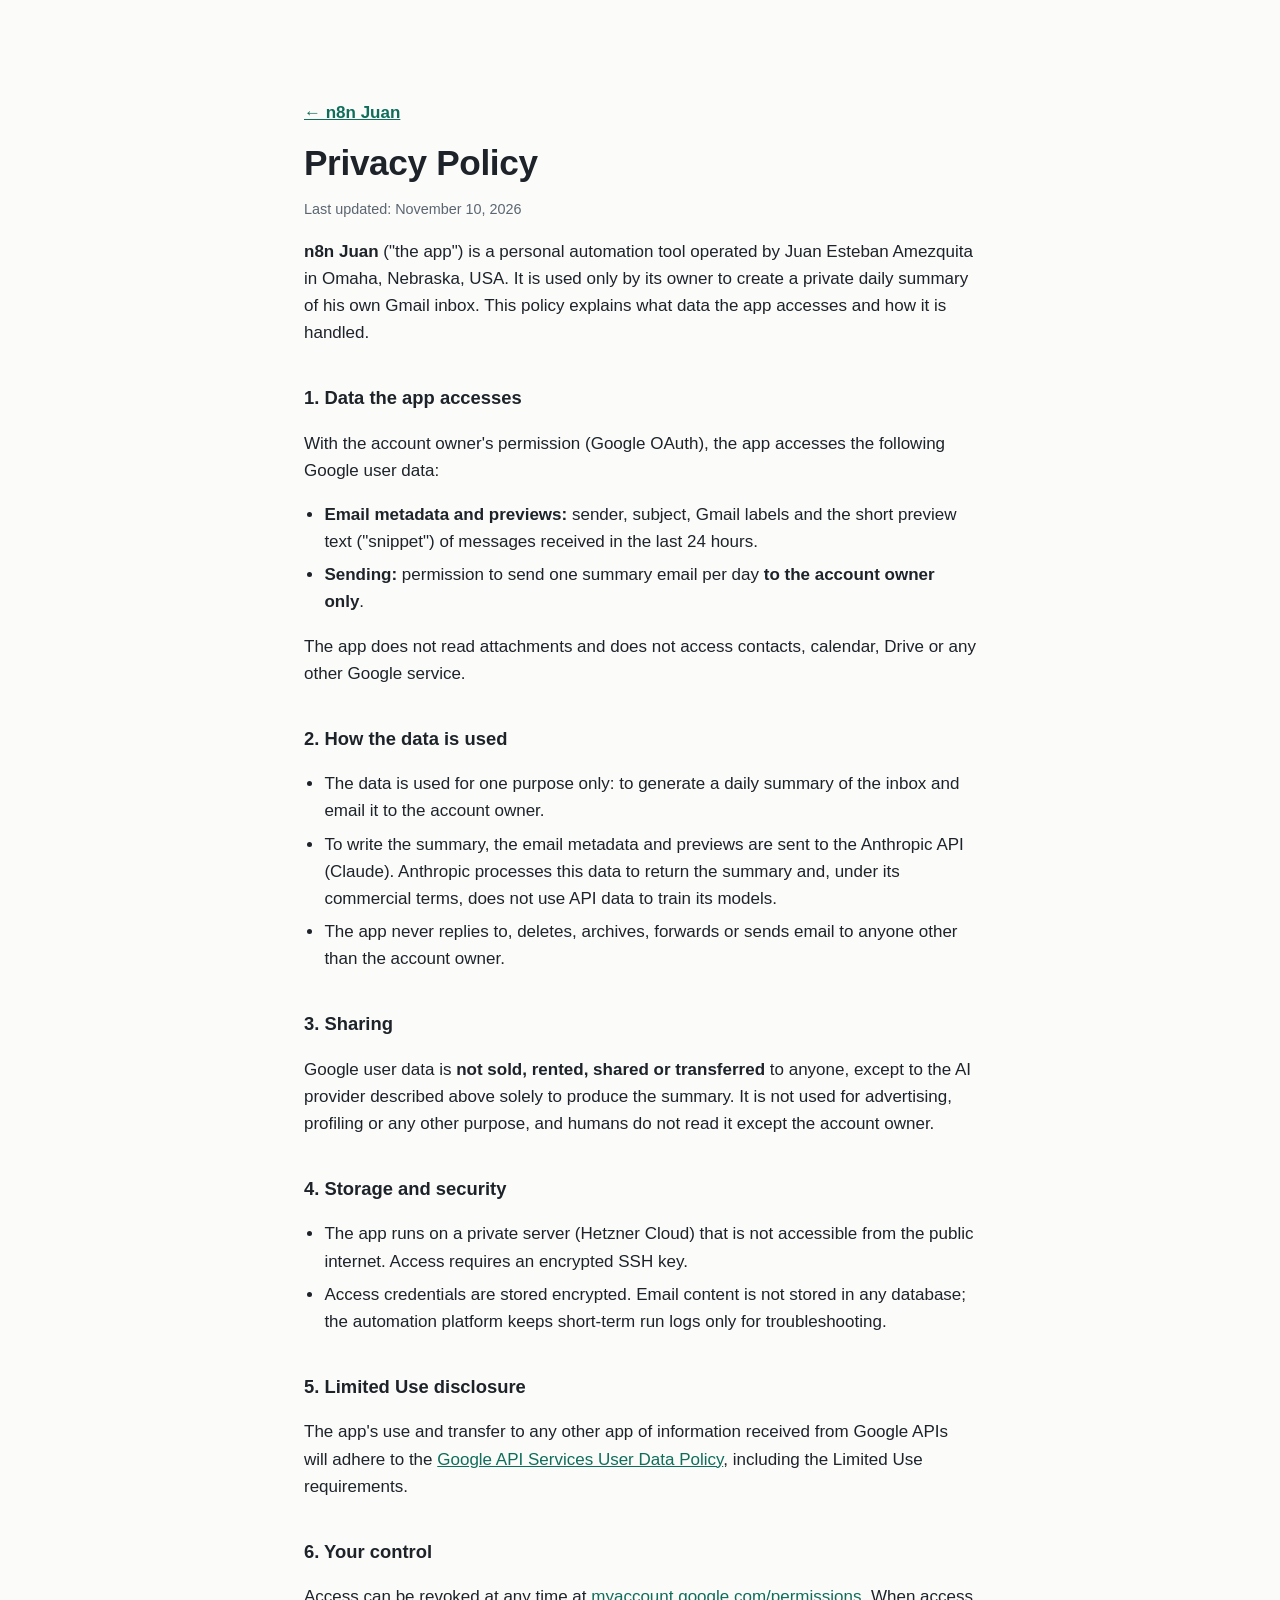
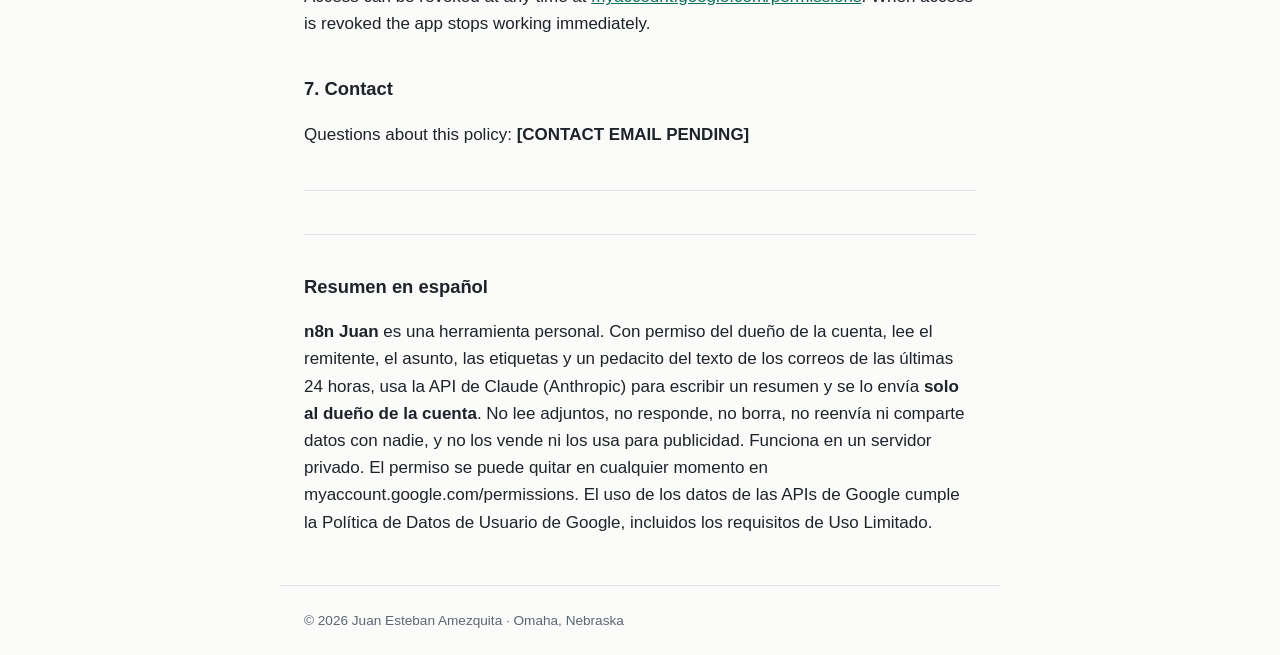
==== privacy.html @ 258dadf2 "Página de inicio y política de privacidad de n8n Juan Co-Authored-By: Claude Opus 5.5 <noreply@anthr" ====
<!DOCTYPE html>
<html lang="en">
<head>
<meta charset="utf-8">
<meta name="viewport" content="width=device-width, initial-scale=1">
<title>Privacy Policy – n8n Juan</title>
<link rel="stylesheet" href="style.css">
</head>
<body>
<main>
  <p class="links"><a href="index.html">← n8n Juan</a></p>
  <h1>Privacy Policy</h1>
  <p class="muted">Last updated: November 10, 2026</p>

  <p><strong>n8n Juan</strong> ("the app") is a personal automation tool operated by Juan Esteban Amezquita in Omaha, Nebraska, USA. It is used only by its owner to create a private daily summary of his own Gmail inbox. This policy explains what data the app accesses and how it is handled.</p>

  <h2>1. Data the app accesses</h2>
  <p>With the account owner's permission (Google OAuth), the app accesses the following Google user data:</p>
  <ul>
    <li><strong>Email metadata and previews:</strong> sender, subject, Gmail labels and the short preview text ("snippet") of messages received in the last 24 hours.</li>
    <li><strong>Sending:</strong> permission to send one summary email per day <strong>to the account owner only</strong>.</li>
  </ul>
  <p>The app does not read attachments and does not access contacts, calendar, Drive or any other Google service.</p>

  <h2>2. How the data is used</h2>
  <ul>
    <li>The data is used for one purpose only: to generate a daily summary of the inbox and email it to the account owner.</li>
    <li>To write the summary, the email metadata and previews are sent to the Anthropic API (Claude). Anthropic processes this data to return the summary and, under its commercial terms, does not use API data to train its models.</li>
    <li>The app never replies to, deletes, archives, forwards or sends email to anyone other than the account owner.</li>
  </ul>

  <h2>3. Sharing</h2>
  <p>Google user data is <strong>not sold, rented, shared or transferred</strong> to anyone, except to the AI provider described above solely to produce the summary. It is not used for advertising, profiling or any other purpose, and humans do not read it except the account owner.</p>

  <h2>4. Storage and security</h2>
  <ul>
    <li>The app runs on a private server (Hetzner Cloud) that is not accessible from the public internet. Access requires an encrypted SSH key.</li>
    <li>Access credentials are stored encrypted. Email content is not stored in any database; the automation platform keeps short-term run logs only for troubleshooting.</li>
  </ul>

  <h2>5. Limited Use disclosure</h2>
  <p>The app's use and transfer to any other app of information received from Google APIs will adhere to the <a href="https://developers.google.com/terms/api-services-user-data-policy">Google API Services User Data Policy</a>, including the Limited Use requirements.</p>

  <h2>6. Your control</h2>
  <p>Access can be revoked at any time at <a href="https://myaccount.google.com/permissions">myaccount.google.com/permissions</a>. When access is revoked the app stops working immediately.</p>

  <h2>7. Contact</h2>
  <p>Questions about this policy: <strong>[CONTACT EMAIL PENDING]</strong></p>

  <hr>
  <section lang="es">
    <h2>Resumen en español</h2>
    <p><strong>n8n Juan</strong> es una herramienta personal. Con permiso del dueño de la cuenta, lee el remitente, el asunto, las etiquetas y un pedacito del texto de los correos de las últimas 24 horas, usa la API de Claude (Anthropic) para escribir un resumen y se lo envía <strong>solo al dueño de la cuenta</strong>. No lee adjuntos, no responde, no borra, no reenvía ni comparte datos con nadie, y no los vende ni los usa para publicidad. Funciona en un servidor privado. El permiso se puede quitar en cualquier momento en myaccount.google.com/permissions. El uso de los datos de las APIs de Google cumple la Política de Datos de Usuario de Google, incluidos los requisitos de Uso Limitado.</p>
  </section>
</main>
<footer>© 2026 Juan Esteban Amezquita · Omaha, Nebraska</footer>
</body>
</html>
---- style.css ----
:root { --ink:#1d2329; --muted:#5b6670; --line:#e3e7ea; --accent:#0f6e5a; --bg:#fbfbfa; }
* { box-sizing:border-box; }
body { margin:0; background:var(--bg); color:var(--ink);
  font:17px/1.6 -apple-system, "Segoe UI", Roboto, Helvetica, Arial, sans-serif; }
main { max-width:720px; margin:0 auto; padding:56px 24px 32px; }
h1 { font-size:2.2rem; line-height:1.15; margin:.2em 0 .4em; letter-spacing:-.01em; }
h2 { font-size:1.15rem; margin:2em 0 .5em; }
.tag { color:var(--accent); font-size:.85rem; font-weight:600; text-transform:uppercase; letter-spacing:.06em; margin:0; }
.lead { font-size:1.2rem; color:var(--muted); }
.muted { color:var(--muted); font-size:.9rem; }
ul { padding-left:1.2em; } li { margin:.35em 0; }
a { color:var(--accent); }
.links { margin-top:2.5em; font-weight:600; }
hr { border:0; border-top:1px solid var(--line); margin:2.5em 0; }
section[lang="es"] { border-top:1px solid var(--line); margin-top:2em; }
footer { max-width:720px; margin:0 auto; padding:24px; color:var(--muted); font-size:.85rem; border-top:1px solid var(--line); }
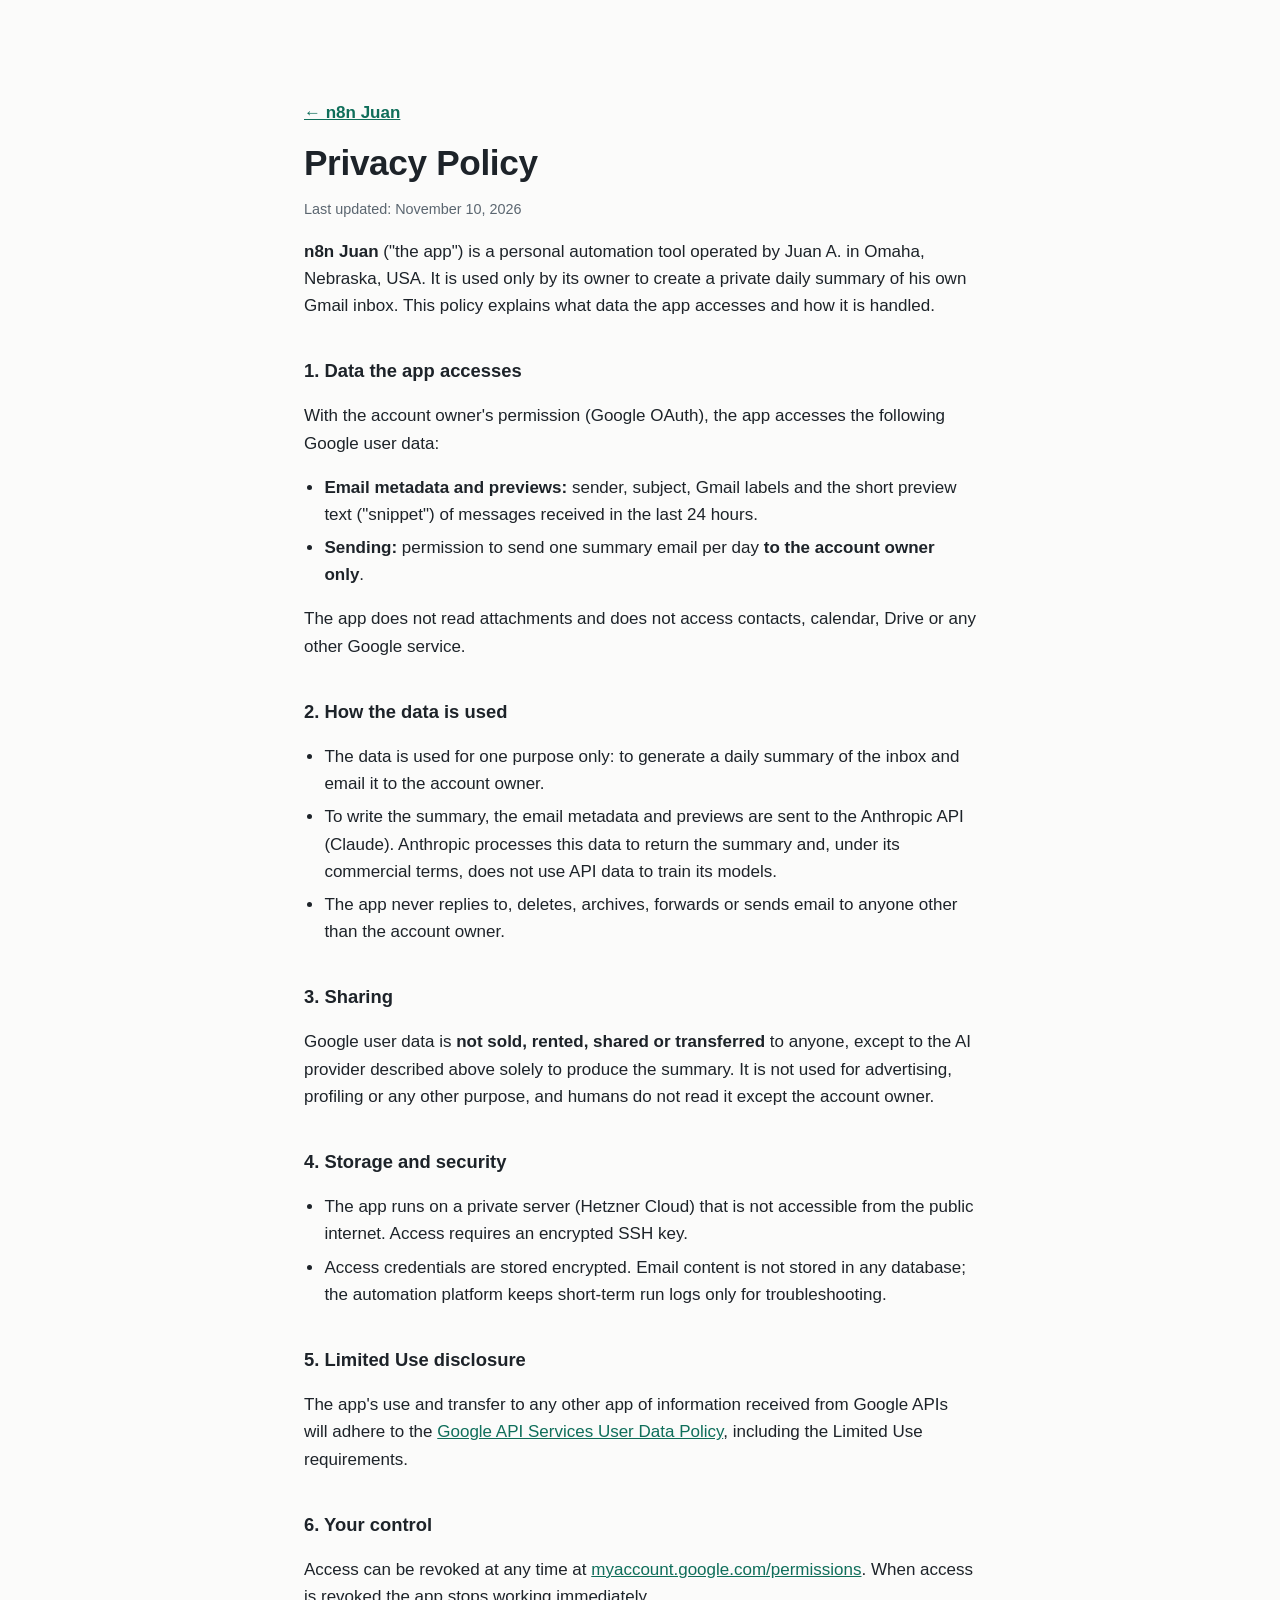
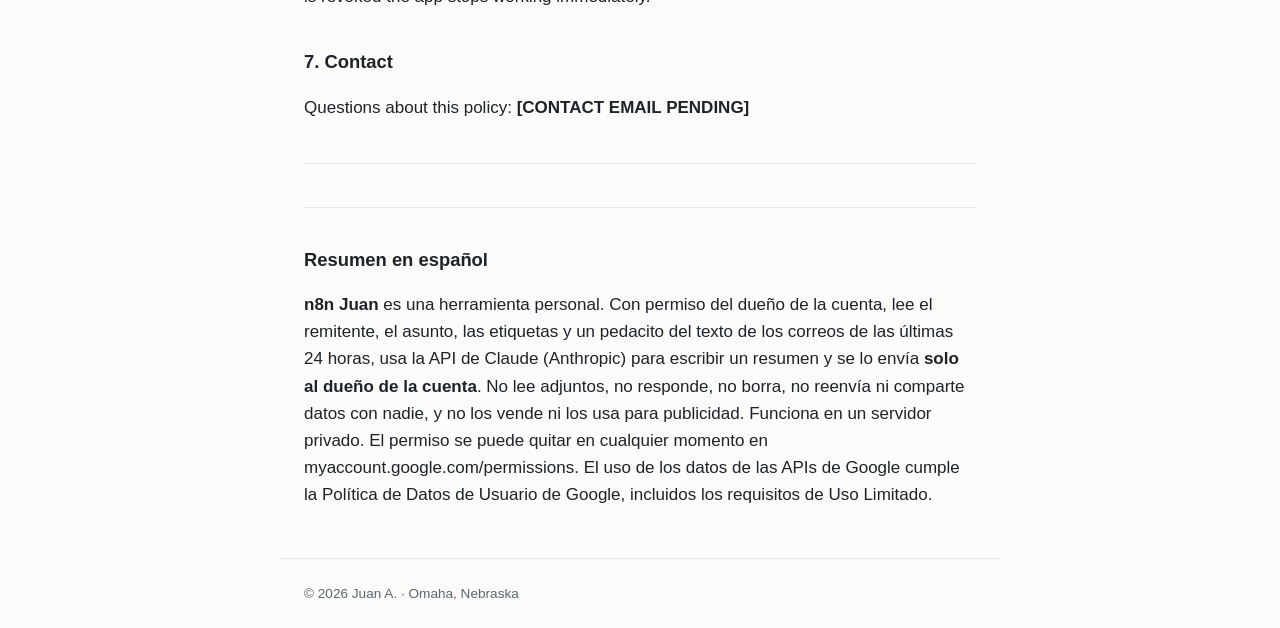
==== commit eeab2ed5: "Usar nombre corto en la página pública Co-Authored-By: Claude Opus 5.5 <noreply@anthropic.com> Claud" ====
--- a/privacy.html
+++ b/privacy.html
@@ -12,7 +12,7 @@
   <h1>Privacy Policy</h1>
   <p class="muted">Last updated: November 10, 2026</p>
 
-  <p><strong>n8n Juan</strong> ("the app") is a personal automation tool operated by Juan Esteban Amezquita in Omaha, Nebraska, USA. It is used only by its owner to create a private daily summary of his own Gmail inbox. This policy explains what data the app accesses and how it is handled.</p>
+  <p><strong>n8n Juan</strong> ("the app") is a personal automation tool operated by Juan A. in Omaha, Nebraska, USA. It is used only by its owner to create a private daily summary of his own Gmail inbox. This policy explains what data the app accesses and how it is handled.</p>
 
   <h2>1. Data the app accesses</h2>
   <p>With the account owner's permission (Google OAuth), the app accesses the following Google user data:</p>
@@ -53,6 +53,6 @@
     <p><strong>n8n Juan</strong> es una herramienta personal. Con permiso del dueño de la cuenta, lee el remitente, el asunto, las etiquetas y un pedacito del texto de los correos de las últimas 24 horas, usa la API de Claude (Anthropic) para escribir un resumen y se lo envía <strong>solo al dueño de la cuenta</strong>. No lee adjuntos, no responde, no borra, no reenvía ni comparte datos con nadie, y no los vende ni los usa para publicidad. Funciona en un servidor privado. El permiso se puede quitar en cualquier momento en myaccount.google.com/permissions. El uso de los datos de las APIs de Google cumple la Política de Datos de Usuario de Google, incluidos los requisitos de Uso Limitado.</p>
   </section>
 </main>
-<footer>© 2026 Juan Esteban Amezquita · Omaha, Nebraska</footer>
+<footer>© 2026 Juan A. · Omaha, Nebraska</footer>
 </body>
 </html>
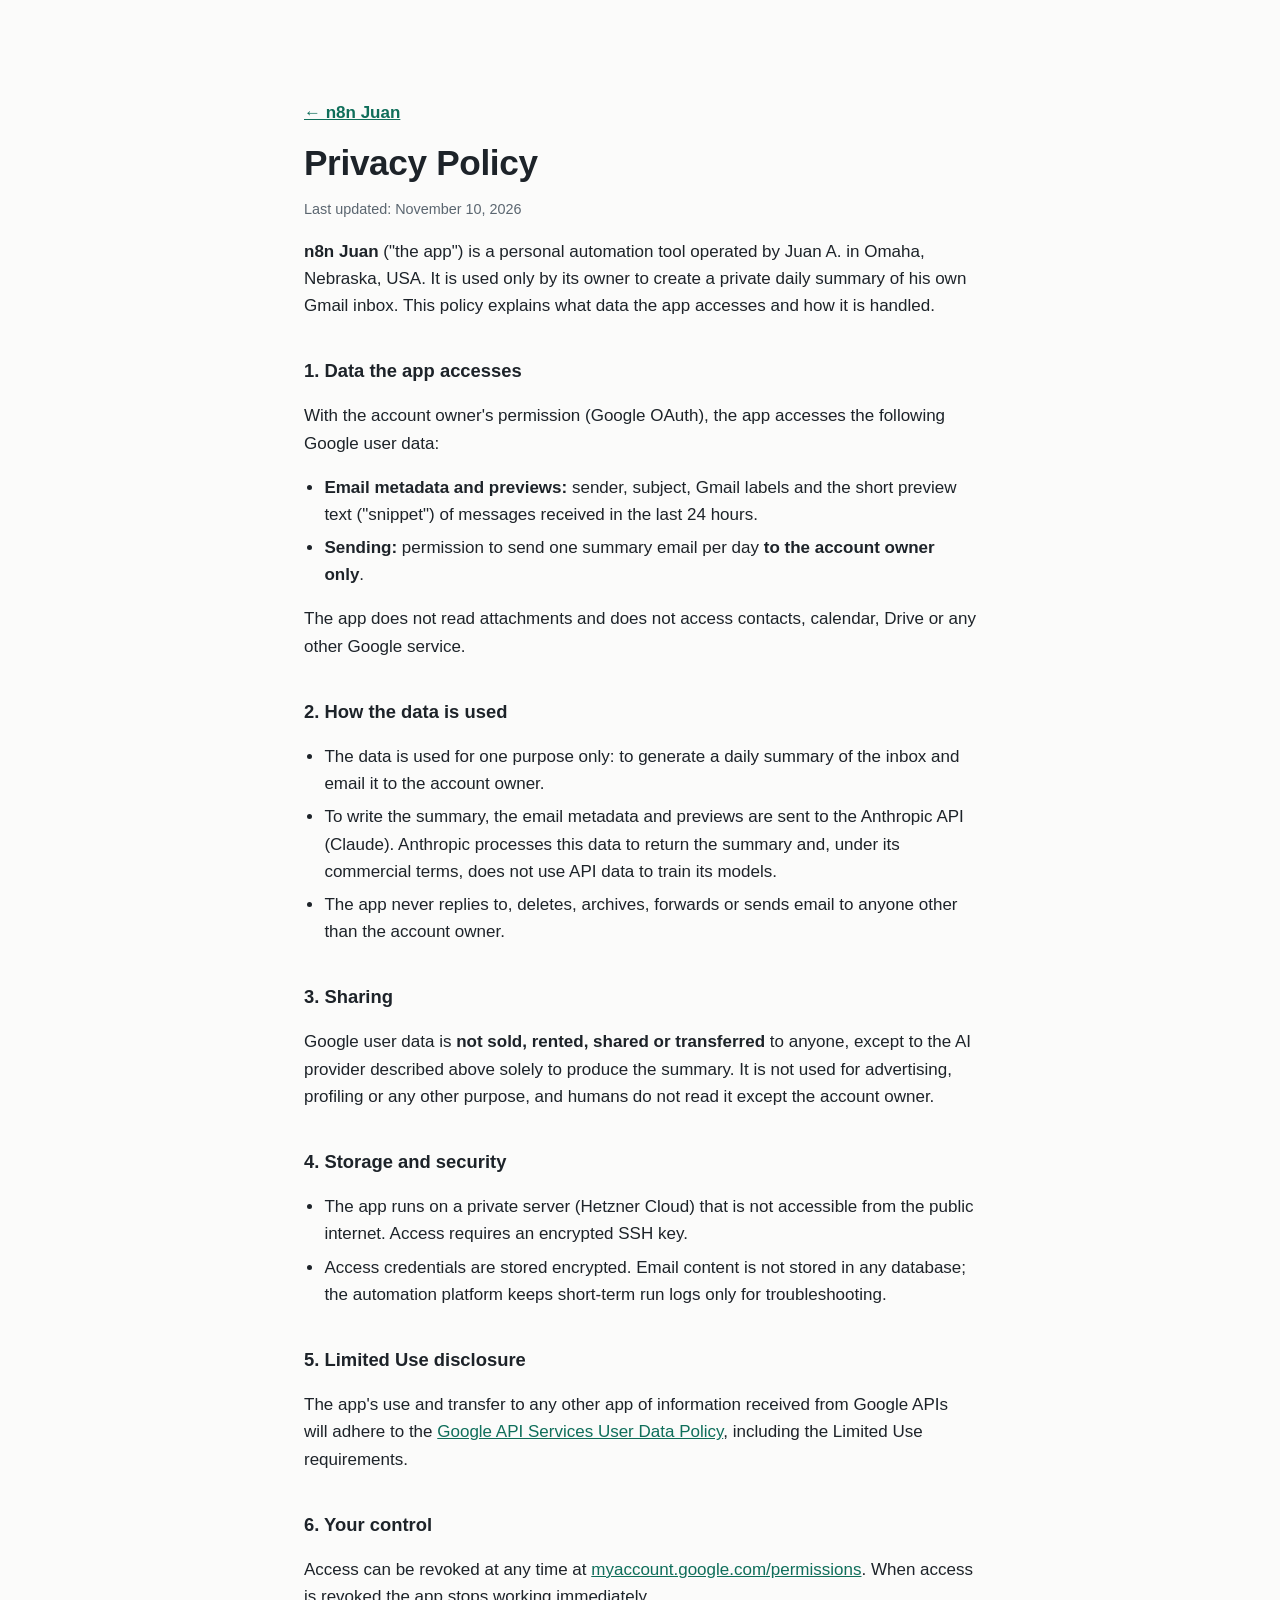
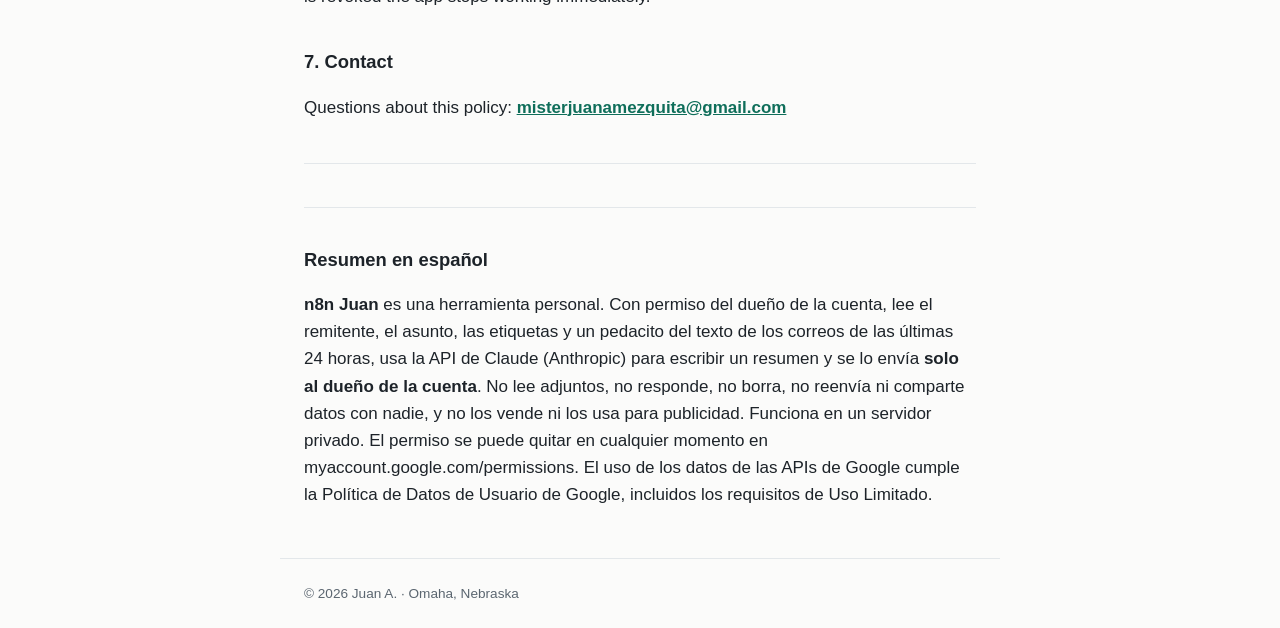
==== commit c415f437: "Agregar correo de contacto a la política de privacidad Co-Authored-By: Claude Opus 5.5 <noreply@anth" ====
--- a/privacy.html
+++ b/privacy.html
@@ -45,7 +45,7 @@
   <p>Access can be revoked at any time at <a href="https://myaccount.google.com/permissions">myaccount.google.com/permissions</a>. When access is revoked the app stops working immediately.</p>
 
   <h2>7. Contact</h2>
-  <p>Questions about this policy: <strong>[CONTACT EMAIL PENDING]</strong></p>
+  <p>Questions about this policy: <strong><a href="mailto:misterjuanamezquita@gmail.com">misterjuanamezquita@gmail.com</a></strong></p>
 
   <hr>
   <section lang="es">
